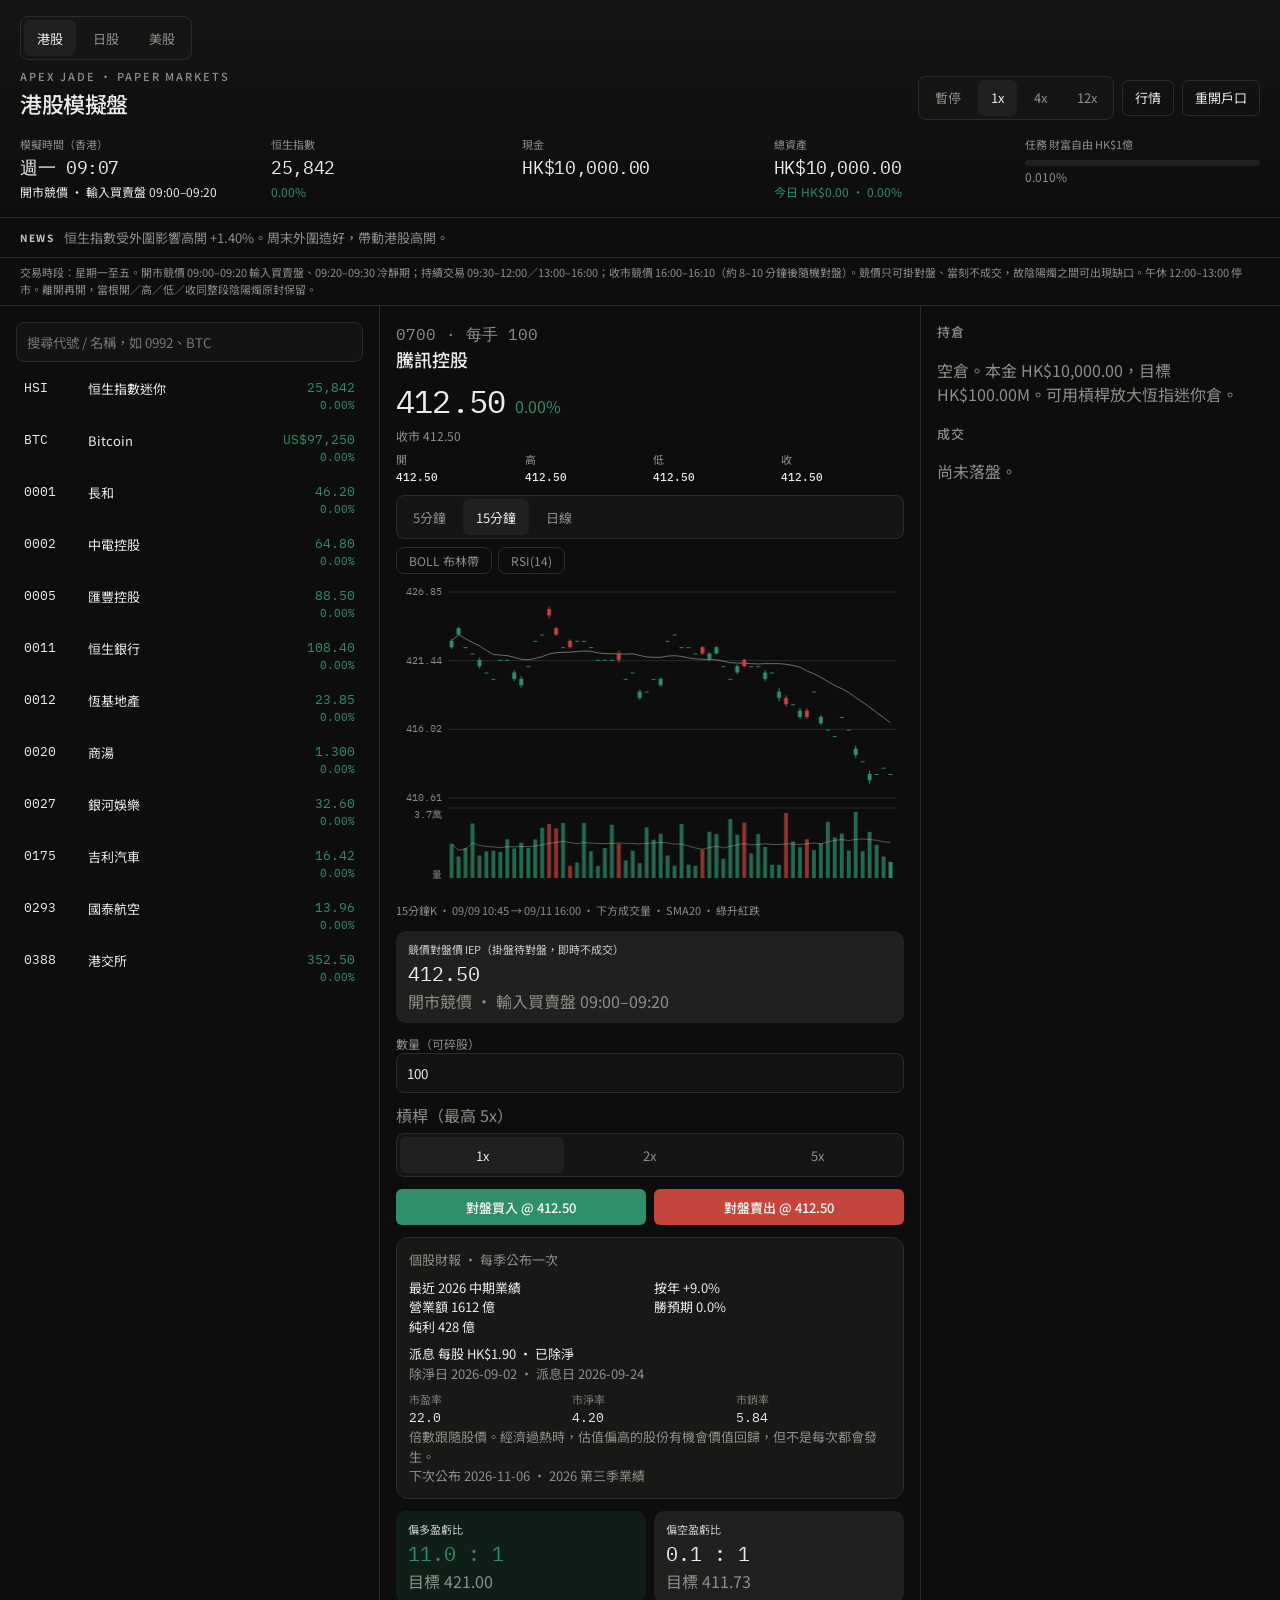
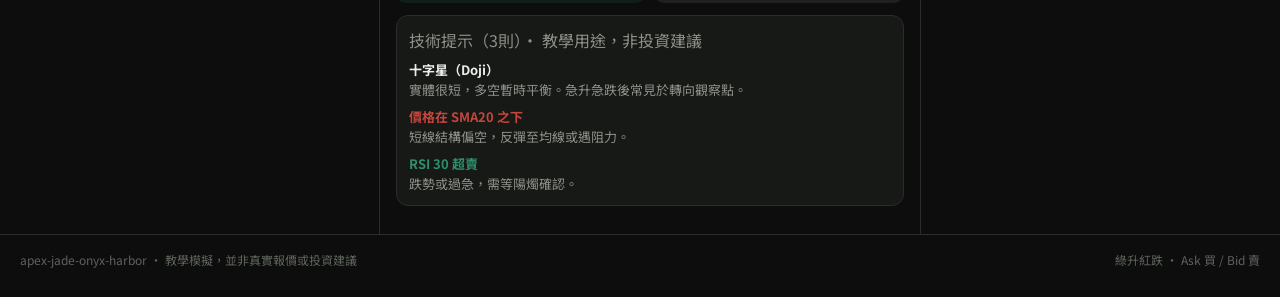
==== apex-jade-onyx-harbor/index.html @ 63c8feb6 "Remove the opening-auction card hand from the paper desk." ====
<!DOCTYPE html>
<html lang="zh-Hant">
<head>
  <meta charset="utf-8" />
  <meta name="viewport" content="width=device-width, initial-scale=1" />
  <title>港股模擬盤 · Apex Jade</title>
  <meta name="description" content="香港股票紙上交易模擬：恒生指數、陰陽燭、買賣差價。本金港幣一萬，挑戰一億財富自由。" />
  <link rel="preconnect" href="https://fonts.googleapis.com" />
  <link rel="stylesheet" href="https://fonts.googleapis.com/css2?family=IBM+Plex+Mono:wght@400;500&family=Noto+Sans+TC:wght@400;500;600&display=swap" />
  <link rel="stylesheet" href="styles.css?v=20261001e" />
</head>
<body>
  <div id="app"></div>
  <script src="app.js?v=20261001e"></script>
</body>
</html>
---- apex-jade-onyx-harbor/styles.css ----
:root {
  --bg: #0c0d0c;
  --fg: #ecece8;
  --muted: #8b9188;
  --subtle: #5e635c;
  --border: #2a2d29;
  --card: #171916;
  --panel: #141614;
  --secondary: #1e211e;
  --input: #121412;
  --up: #2f8f6b;
  --up-soft: #2f8f6b22;
  --down: #c4453c;
  --down-soft: #c4453c22;
  --halt: #c4b5fd;
  --halt-soft: #7c6bb833;
  --primary: #c5cbc4;
  --radius: 12px;
  --font: "Noto Sans TC", ui-sans-serif, system-ui, sans-serif;
  --mono: "IBM Plex Mono", ui-monospace, "SF Mono", Menlo, monospace;
}
* { box-sizing: border-box; }
html, body {
  margin: 0;
  min-height: 100%;
  background: var(--bg);
  color: var(--fg);
  font-family: var(--font);
  line-height: 1.5;
  -webkit-font-smoothing: antialiased;
}
button, input { font-family: inherit; }
button { cursor: pointer; }
button:disabled { cursor: not-allowed; opacity: 0.45; }
.mono { font-family: var(--mono); font-variant-numeric: tabular-nums; }
.up { color: var(--up); }
.down { color: var(--down); }
.halt { color: var(--halt); }
.muted { color: var(--muted); }
.kicker {
  margin: 0;
  font-size: 11px;
  letter-spacing: 0.18em;
  text-transform: uppercase;
  color: var(--muted);
  font-weight: 500;
}
h1 { margin: 2px 0 0; font-size: 22px; font-weight: 500; letter-spacing: -0.02em; }
h2 { margin: 0; font-size: 18px; font-weight: 500; }
h3 { margin: 0 0 10px; font-size: 13px; font-weight: 500; color: var(--muted); letter-spacing: 0.08em; text-transform: uppercase; }
.lede { color: var(--muted); margin: 8px 0 0; font-size: 14px; }
.top {
  padding: 16px 20px 14px;
  border-bottom: 1px solid var(--border);
  background: linear-gradient(180deg, #141614, #0c0d0c);
}
.top-row {
  display: flex;
  flex-wrap: wrap;
  gap: 12px;
  align-items: flex-end;
  justify-content: space-between;
}
.controls { display: flex; flex-wrap: wrap; gap: 8px; align-items: center; }
.stats {
  display: grid;
  grid-template-columns: repeat(2, minmax(0, 1fr));
  gap: 12px 16px;
  margin-top: 16px;
}
@media (min-width: 800px) {
  .stats { grid-template-columns: repeat(5, minmax(0, 1fr)); }
}
.stat label { display: block; font-size: 11px; color: var(--muted); }
.stat .v { font-size: 18px; margin-top: 2px; letter-spacing: -0.02em; }
.stat small { display: block; font-size: 12px; margin-top: 2px; }
.progress {
  height: 6px;
  background: var(--secondary);
  border-radius: 99px;
  margin-top: 8px;
  overflow: hidden;
}
.progress > i {
  display: block;
  height: 100%;
  background: var(--primary);
  border-radius: inherit;
  width: 0;
}
.news {
  display: flex;
  gap: 10px;
  align-items: center;
  padding: 8px 20px;
  border-bottom: 1px solid var(--border);
  font-size: 13px;
  color: var(--muted);
  min-height: 40px;
}
.news b {
  flex: none;
  font-size: 10px;
  letter-spacing: 0.16em;
  color: var(--primary);
}
.desk {
  display: grid;
  gap: 1px;
  background: var(--border);
  min-height: calc(100dvh - 220px);
}
@media (min-width: 1080px) {
  .desk { grid-template-columns: minmax(240px, 0.95fr) minmax(0, 1.35fr) minmax(240px, 0.9fr); }
}
section.col { background: var(--bg); padding: 16px; min-width: 0; }
.list { margin-top: 8px; max-height: min(70vh, 720px); overflow: auto; overscroll-behavior: contain; overflow-anchor: none; }
.row-item {
  width: 100%;
  display: grid;
  grid-template-columns: 56px 1fr auto;
  gap: 8px;
  text-align: left;
  background: transparent;
  border: 0;
  color: inherit;
  padding: 9px 8px;
  border-radius: 8px;
}
.row-item:hover, .row-item.active { background: var(--secondary); }
.row-item .sym { font-size: 13px; }
.row-item .name { font-size: 13px; overflow: hidden; text-overflow: ellipsis; white-space: nowrap; }
.row-item .px { text-align: right; font-size: 13px; }
.search, .qty {
  width: 100%;
  height: 40px;
  border-radius: 8px;
  border: 1px solid var(--border);
  background: var(--input);
  color: var(--fg);
  padding: 0 10px;
  outline: none;
}
.search:focus, .qty:focus { border-color: #4a4f48; }
.bar {
  display: flex;
  gap: 4px;
  border: 1px solid var(--border);
  border-radius: 8px;
  padding: 3px;
  background: var(--panel);
}
.bar button, .ghost, .buy, .sell {
  height: 36px;
  border-radius: 6px;
  border: 1px solid transparent;
  background: transparent;
  color: var(--muted);
  padding: 0 12px;
  font-size: 13px;
}
.bar button.on { background: var(--secondary); color: var(--fg); }
.boards { margin: 0 0 8px; width: fit-content; }
.ghost {
  border: 1px solid var(--border);
  color: var(--fg);
  background: transparent;
}
.ghost:hover { background: var(--secondary); }
.buy { background: var(--up); color: #fff7f6; border: 0; font-weight: 500; }
.sell { background: var(--down); color: #f3fff9; border: 0; font-weight: 500; }
.price-line { display: flex; align-items: baseline; gap: 10px; margin: 4px 0 2px; }
.price-line .last { font-size: 32px; letter-spacing: -0.03em; }
#sel-prev { margin: 0 0 6px; font-size: 12px; }
.ohlc {
  display: grid;
  grid-template-columns: repeat(4, minmax(0, 1fr));
  gap: 6px;
  margin: 0 0 10px;
  font-size: 11px;
  color: var(--muted);
}
.ohlc b { display: block; color: var(--fg); font-weight: 500; margin-top: 1px; }
.bidask { display: grid; grid-template-columns: 1fr 1fr; gap: 8px; margin: 12px 0; }
.bidask:has(.iep) { grid-template-columns: 1fr; }
.iep { border-radius: 10px; padding: 10px 12px; background: var(--secondary); }
.iep .px { font-size: 20px; margin-top: 2px; }
button:disabled { opacity: 0.4; pointer-events: none; }
.bid, .ask { border-radius: 10px; padding: 10px 12px; }
.bid { background: var(--down-soft); color: var(--down); }
.ask { background: var(--up-soft); color: var(--up); }
.bid .px, .ask .px { font-size: 20px; margin-top: 2px; }
.cap { font-size: 11px; opacity: 0.85; }
canvas.kline { width: 100%; height: 312px; display: block; margin: 8px 0; }
.ind { display: flex; gap: 6px; margin-top: 8px; }
.ind button {
  border: 1px solid var(--border);
  background: transparent;
  color: var(--muted);
  border-radius: 8px;
  padding: 4px 12px;
  font-size: 12px;
}
.ind button.on.boll { background: #e6c36a22; color: #e6c36a; border-color: #e6c36a66; }
.ind button.on.rsi { background: #c4b5fd22; color: #c4b5fd; border-color: #c4b5fd66; }
.rr { display: grid; grid-template-columns: 1fr 1fr; gap: 8px; margin: 10px 0 0; }
.rr-cell { border-radius: 10px; padding: 10px 12px; background: var(--secondary); }
.rr-cell .px { font-size: 20px; margin-top: 2px; }
.rr-cell.hot-up { background: var(--up-soft); }
.rr-cell.hot-down { background: var(--down-soft); }
.rr-cell.hot-up .px { color: var(--up); }
.rr-cell.hot-down .px { color: var(--down); }
.hints {
  border: 1px solid var(--border);
  border-radius: var(--radius);
  padding: 12px;
  background: var(--card);
  margin: 12px 0;
  min-height: 148px;
}
.fin {
  border: 1px solid var(--border);
  border-radius: var(--radius);
  padding: 12px;
  background: var(--card);
  margin: 12px 0;
  font-size: 13px;
}
.fin-grid, .ratio { display: grid; gap: 8px; margin-top: 8px; }
.fin-grid { grid-template-columns: 1fr 1fr; }
.ratio { grid-template-columns: repeat(3, minmax(0, 1fr)); }
.ratio .cap { color: var(--muted); font-size: 11px; }
.div-box { margin-top: 8px; font-size: 13px; }
.hints p { margin: 8px 0 0; font-size: 13px; }
.ticket label { display: block; font-size: 12px; color: var(--muted); margin-top: 10px; }
.actions { display: grid; grid-template-columns: 1fr 1fr; gap: 8px; margin-top: 12px; }
.lev { display: flex; gap: 4px; margin-top: 6px; }
.lev button { flex: 1; }
.pos {
  border: 1px solid var(--border);
  border-radius: var(--radius);
  padding: 12px;
  margin-bottom: 8px;
  background: var(--card);
}
.pos .meta { font-size: 12px; color: var(--muted); margin: 4px 0; }
.pos-top { display: flex; justify-content: space-between; align-items: flex-start; gap: 8px; }
.pos-name { background: none; border: 0; color: inherit; text-align: left; padding: 0; font: inherit; }
.pos-name:hover { color: var(--primary); }
.pos-pnl { display: grid; grid-template-columns: 1.2fr 0.8fr 1fr; gap: 8px; margin-top: 8px; }
.pos-pnl .cap { font-size: 11px; color: var(--muted); }
.pos-pnl .px { font-size: 18px; letter-spacing: -0.02em; }
h3 #pos-total-pnl { letter-spacing: 0; text-transform: none; font-size: 14px; margin-left: 8px; }
.fill {
  display: flex;
  justify-content: space-between;
  gap: 8px;
  font-size: 12px;
  color: var(--muted);
  padding: 4px 0;
  border-bottom: 1px solid #1e211e;
}
.modal {
  position: fixed;
  inset: 0;
  background: #0c0d0ccc;
  display: grid;
  place-items: center;
  padding: 16px;
  z-index: 20;
  backdrop-filter: blur(6px);
}
.modal .box {
  max-width: 440px;
  width: 100%;
  background: var(--card);
  border: 1px solid var(--border);
  border-radius: 16px;
  padding: 24px;
}
.modal h2 { font-size: 24px; margin: 6px 0 8px; }
.toast {
  position: fixed;
  left: 50%;
  bottom: 20px;
  transform: translateX(-50%);
  background: var(--card);
  border: 1px solid var(--border);
  border-radius: 999px;
  padding: 10px 16px;
  font-size: 13px;
  z-index: 30;
  box-shadow: 0 12px 40px #0008;
}
footer.site {
  border-top: 1px solid var(--border);
  padding: 16px 20px 28px;
  color: var(--subtle);
  font-size: 12px;
  display: flex;
  flex-wrap: wrap;
  gap: 8px 18px;
  justify-content: space-between;
}
.noscript { padding: 40px 20px; }
@media (prefers-reduced-motion: reduce) {
  *, *::before, *::after { animation: none !important; transition: none !important; }
}

.news.surge { background: var(--up-soft); color: var(--up); border-bottom-color: #2f8f6b55; }
.news.crash { background: var(--down-soft); color: var(--down); border-bottom-color: #c4453c55; }
.news.halt { background: var(--halt-soft); color: var(--halt); border-bottom-color: #c4b5fd66; }
.news.surge b, .news.crash b, .news.halt b { color: inherit; }
.rule { margin: 0; padding: 6px 20px 8px; font-size: 11px; color: var(--muted); border-bottom: 1px solid var(--border); }
.row-item.gap-up { background: var(--up-soft); }
.row-item.gap-down { background: var(--down-soft); }
.row-item.halted { background: var(--halt-soft); }
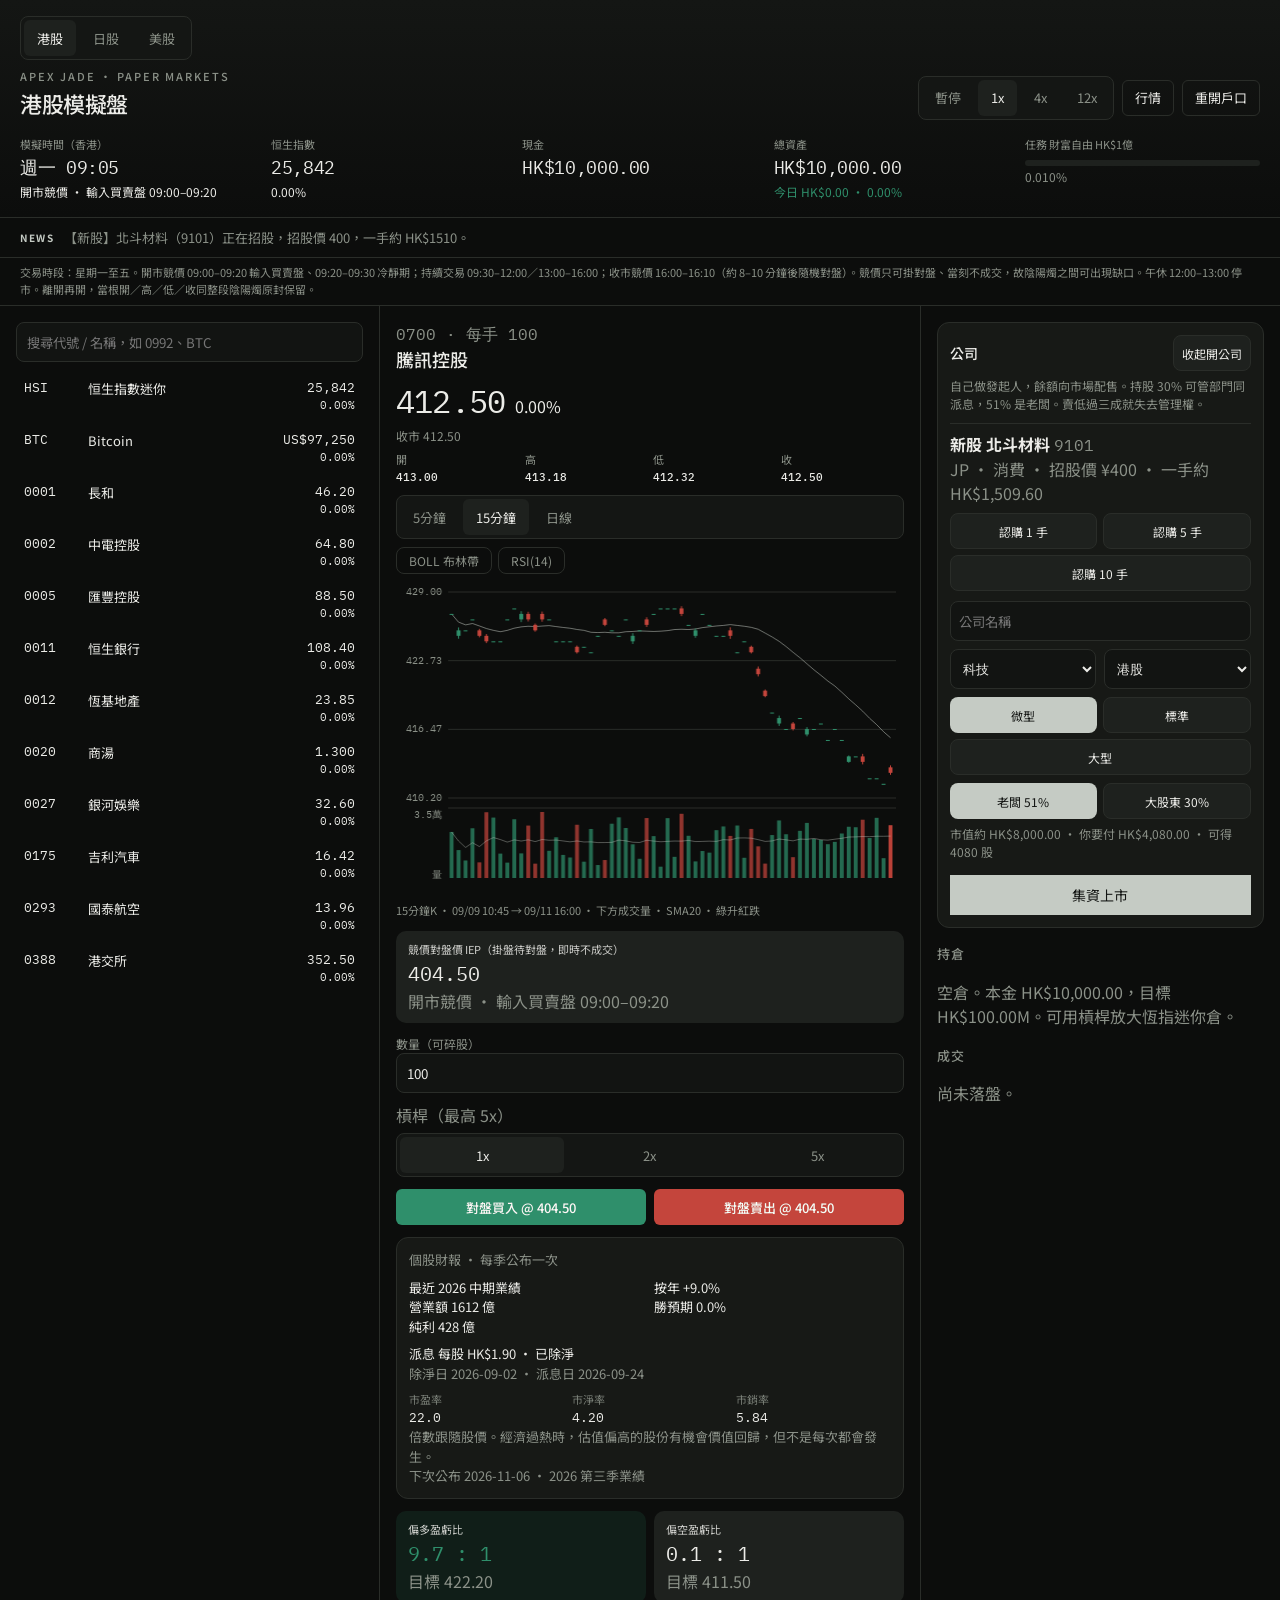
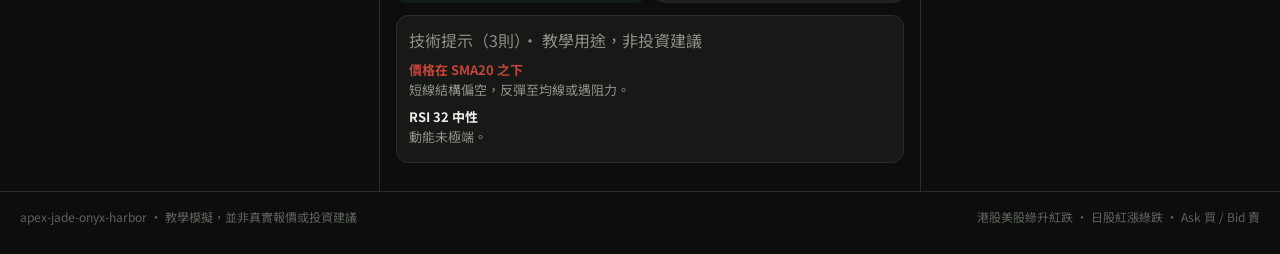
==== commit b3c85f59: "Publish company listings, department control, and Japan red-up quotes." ====
--- a/apex-jade-onyx-harbor/index.html
+++ b/apex-jade-onyx-harbor/index.html
@@ -7,10 +7,10 @@
   <meta name="description" content="香港股票紙上交易模擬：恒生指數、陰陽燭、買賣差價。本金港幣一萬，挑戰一億財富自由。" />
   <link rel="preconnect" href="https://fonts.googleapis.com" />
   <link rel="stylesheet" href="https://fonts.googleapis.com/css2?family=IBM+Plex+Mono:wght@400;500&family=Noto+Sans+TC:wght@400;500;600&display=swap" />
-  <link rel="stylesheet" href="styles.css?v=20261001e" />
+  <link rel="stylesheet" href="styles.css?v=20261016a" />
 </head>
 <body>
   <div id="app"></div>
-  <script src="app.js?v=20261001e"></script>
+  <script src="app.js?v=20261016a"></script>
 </body>
 </html>
--- a/apex-jade-onyx-harbor/styles.css
+++ b/apex-jade-onyx-harbor/styles.css
@@ -315,3 +315,17 @@
 .row-item.gap-up { background: var(--up-soft); }
 .row-item.gap-down { background: var(--down-soft); }
 .row-item.halted { background: var(--halt-soft); }
+.co { border: 1px solid var(--border); background: var(--card); border-radius: 12px; padding: 12px; margin-bottom: 16px; }
+.co h3 { margin: 0; color: var(--fg); letter-spacing: 0; text-transform: none; font-size: 14px; }
+.co-h { display: flex; justify-content: space-between; align-items: center; gap: 8px; }
+.co-h button, .co .acts button, .co-list button { background: var(--secondary); color: var(--fg); border: 1px solid var(--border); border-radius: 8px; min-height: 36px; padding: 0 8px; font-size: 12px; }
+.co .acts { display: flex; flex-wrap: wrap; gap: 6px; margin-top: 8px; }
+.co .acts button { flex: 1 1 46%; }
+.co .acts button.on, .co .go { background: var(--primary); color: #121412; border-color: transparent; }
+.co .go { width: 100%; margin-top: 8px; min-height: 40px; font-size: 14px; }
+.co input, .co select { width: 100%; background: var(--input); color: var(--fg); border: 1px solid var(--border); border-radius: 8px; height: 40px; padding: 0 8px; }
+.co .row2 { display: grid; grid-template-columns: 1fr 1fr; gap: 8px; margin-top: 8px; }
+.co .form, .co .ipo, .co .mgr, .co-list { margin-top: 10px; }
+.co .ipo, .co .mgr { border-top: 1px solid var(--border); padding-top: 8px; }
+.co-list { display: flex; flex-direction: column; gap: 4px; align-items: flex-start; }
+.co p { margin: 6px 0; font-size: 12px; }
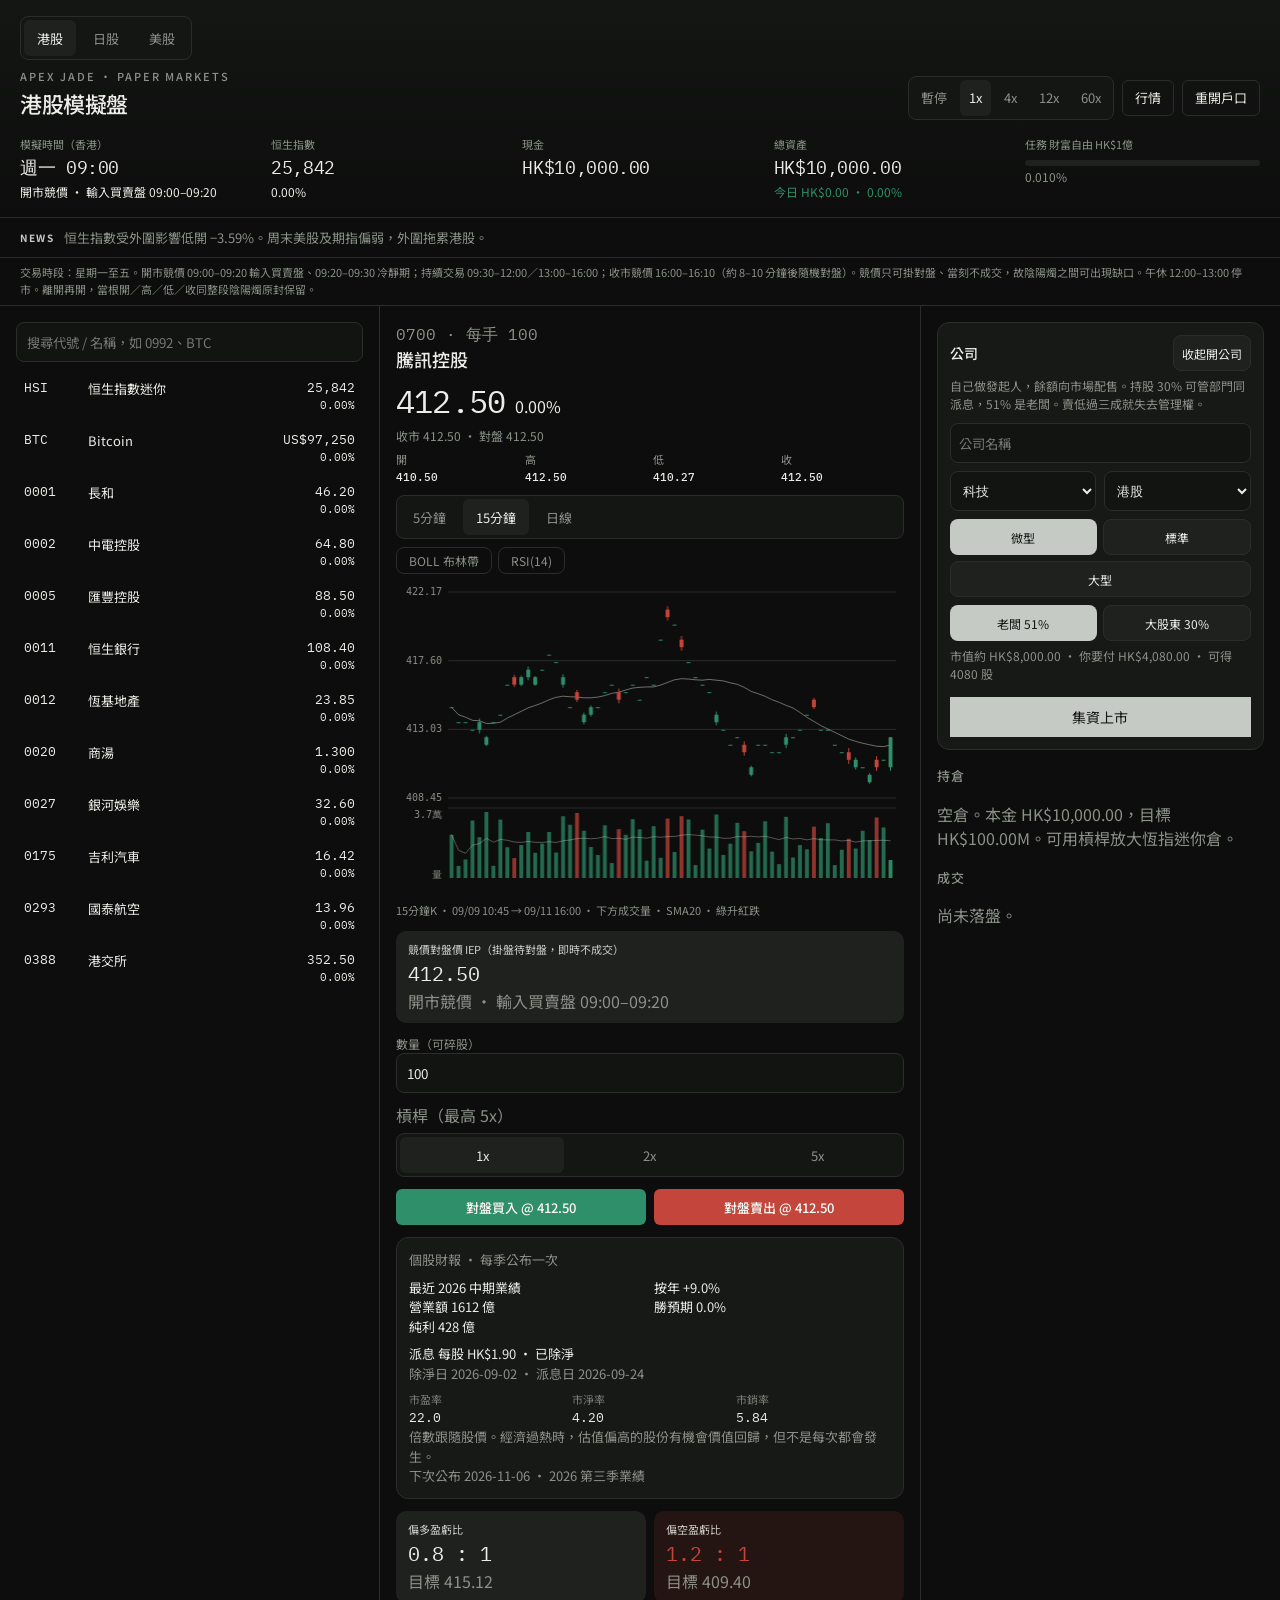
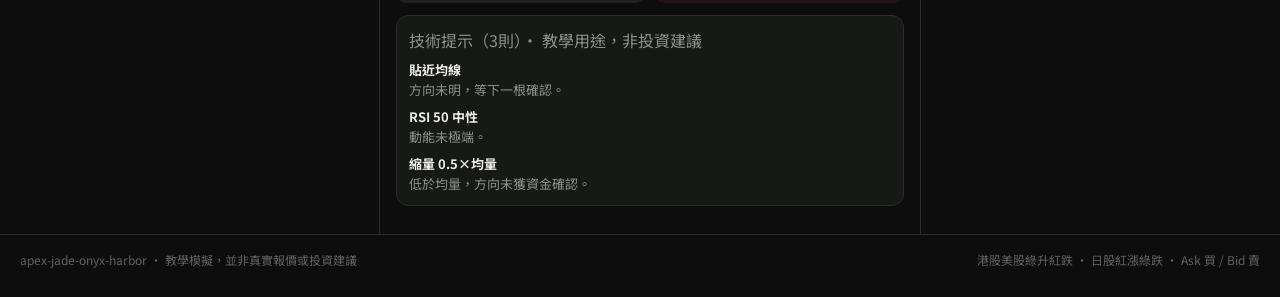
==== commit 051f0198: "Vary new-listing volume and add a 60x clock." ====
--- a/apex-jade-onyx-harbor/index.html
+++ b/apex-jade-onyx-harbor/index.html
@@ -7,10 +7,10 @@
   <meta name="description" content="香港股票紙上交易模擬：恒生指數、陰陽燭、買賣差價。本金港幣一萬，挑戰一億財富自由。" />
   <link rel="preconnect" href="https://fonts.googleapis.com" />
   <link rel="stylesheet" href="https://fonts.googleapis.com/css2?family=IBM+Plex+Mono:wght@400;500&family=Noto+Sans+TC:wght@400;500;600&display=swap" />
-  <link rel="stylesheet" href="styles.css?v=20261016a" />
+  <link rel="stylesheet" href="styles.css?v=20261016c" />
 </head>
 <body>
   <div id="app"></div>
-  <script src="app.js?v=20261016a"></script>
+  <script src="app.js?v=20261016c"></script>
 </body>
 </html>
--- a/apex-jade-onyx-harbor/styles.css
+++ b/apex-jade-onyx-harbor/styles.css
@@ -160,6 +160,7 @@
   font-size: 13px;
 }
 .bar button.on { background: var(--secondary); color: var(--fg); }
+.bar.speeds button { padding: 0 8px; }
 .boards { margin: 0 0 8px; width: fit-content; }
 .ghost {
   border: 1px solid var(--border);
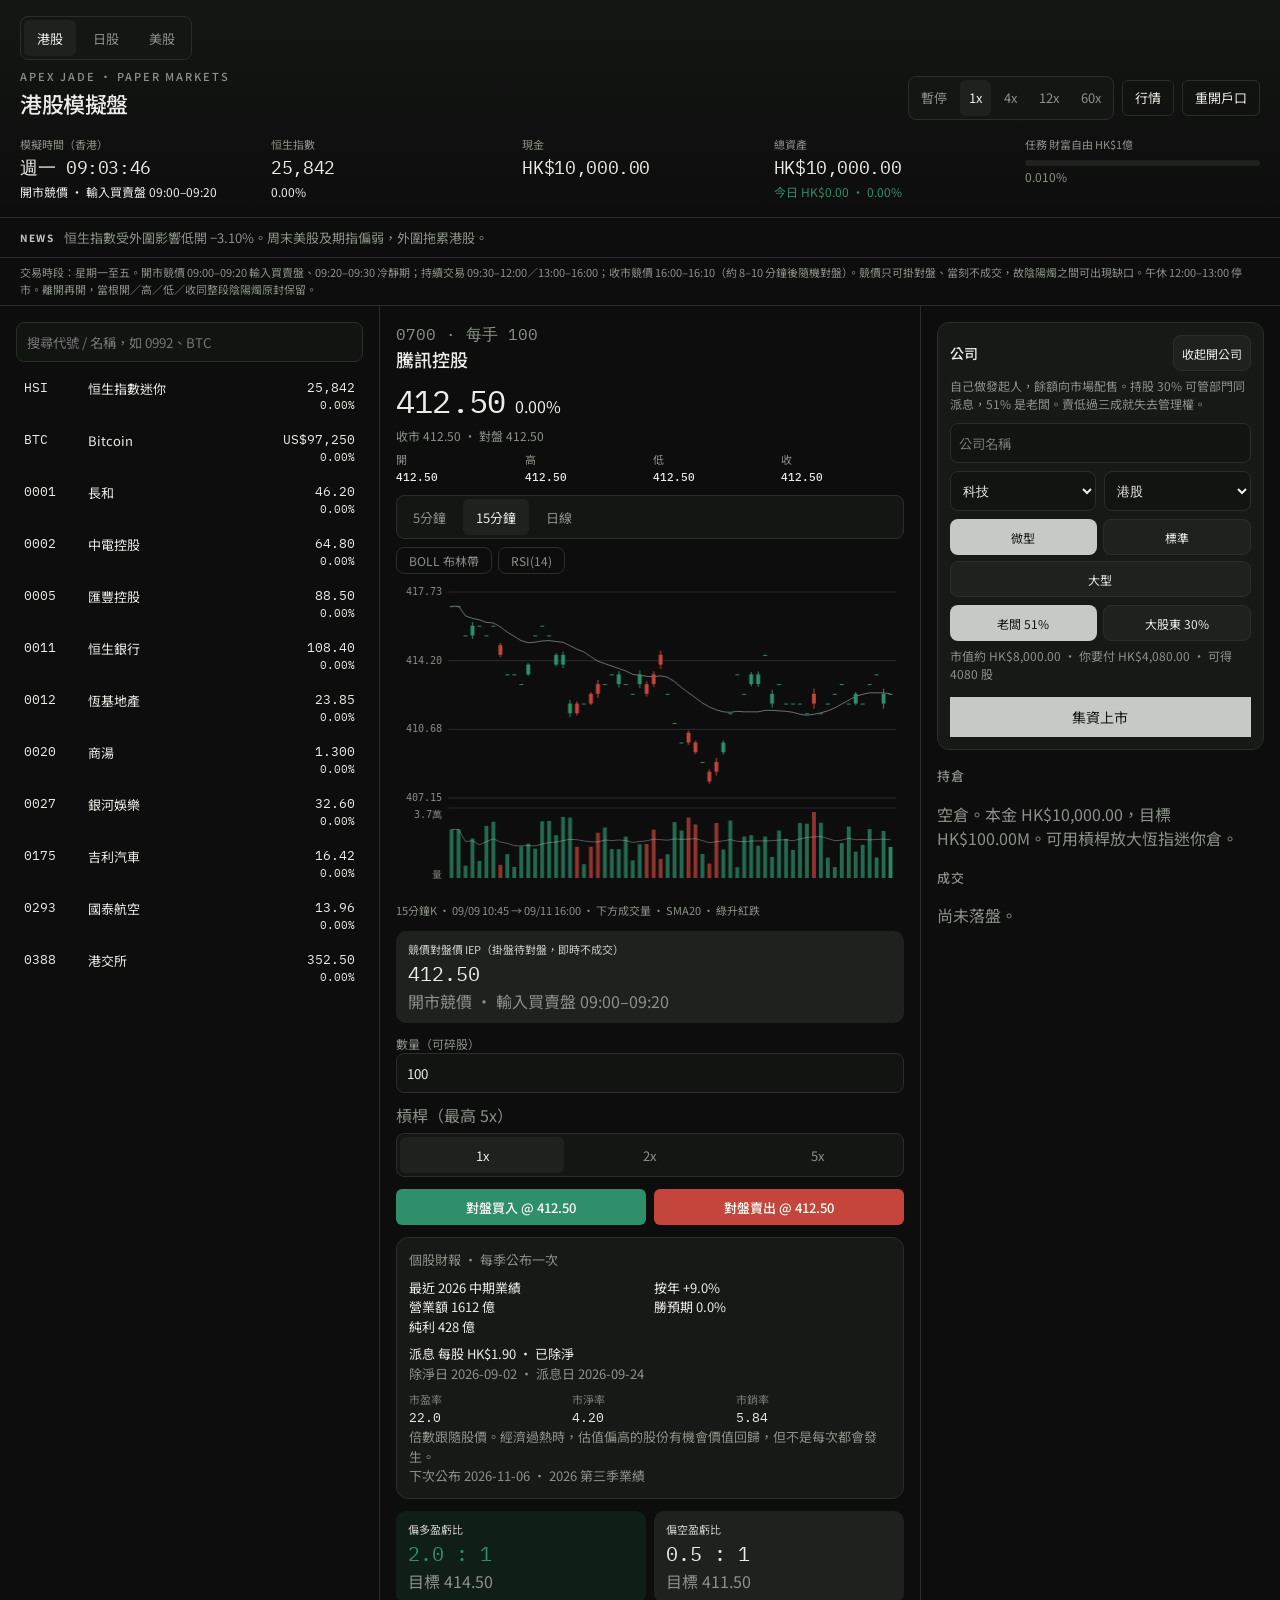
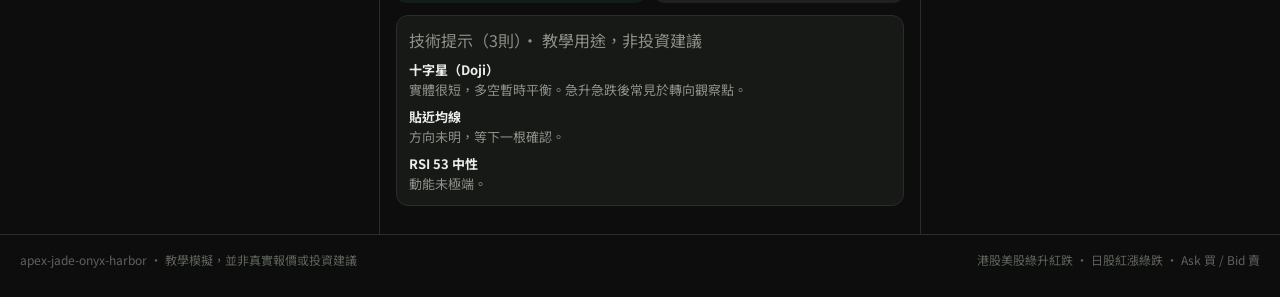
==== commit 5c4b2830: "Skip weekend days and keep the sim clock ticking." ====
--- a/apex-jade-onyx-harbor/index.html
+++ b/apex-jade-onyx-harbor/index.html
@@ -7,10 +7,10 @@
   <meta name="description" content="香港股票紙上交易模擬：恒生指數、陰陽燭、買賣差價。本金港幣一萬，挑戰一億財富自由。" />
   <link rel="preconnect" href="https://fonts.googleapis.com" />
   <link rel="stylesheet" href="https://fonts.googleapis.com/css2?family=IBM+Plex+Mono:wght@400;500&family=Noto+Sans+TC:wght@400;500;600&display=swap" />
-  <link rel="stylesheet" href="styles.css?v=20261016c" />
+  <link rel="stylesheet" href="styles.css?v=20261016d" />
 </head>
 <body>
   <div id="app"></div>
-  <script src="app.js?v=20261016c"></script>
+  <script src="app.js?v=20261016d"></script>
 </body>
 </html>
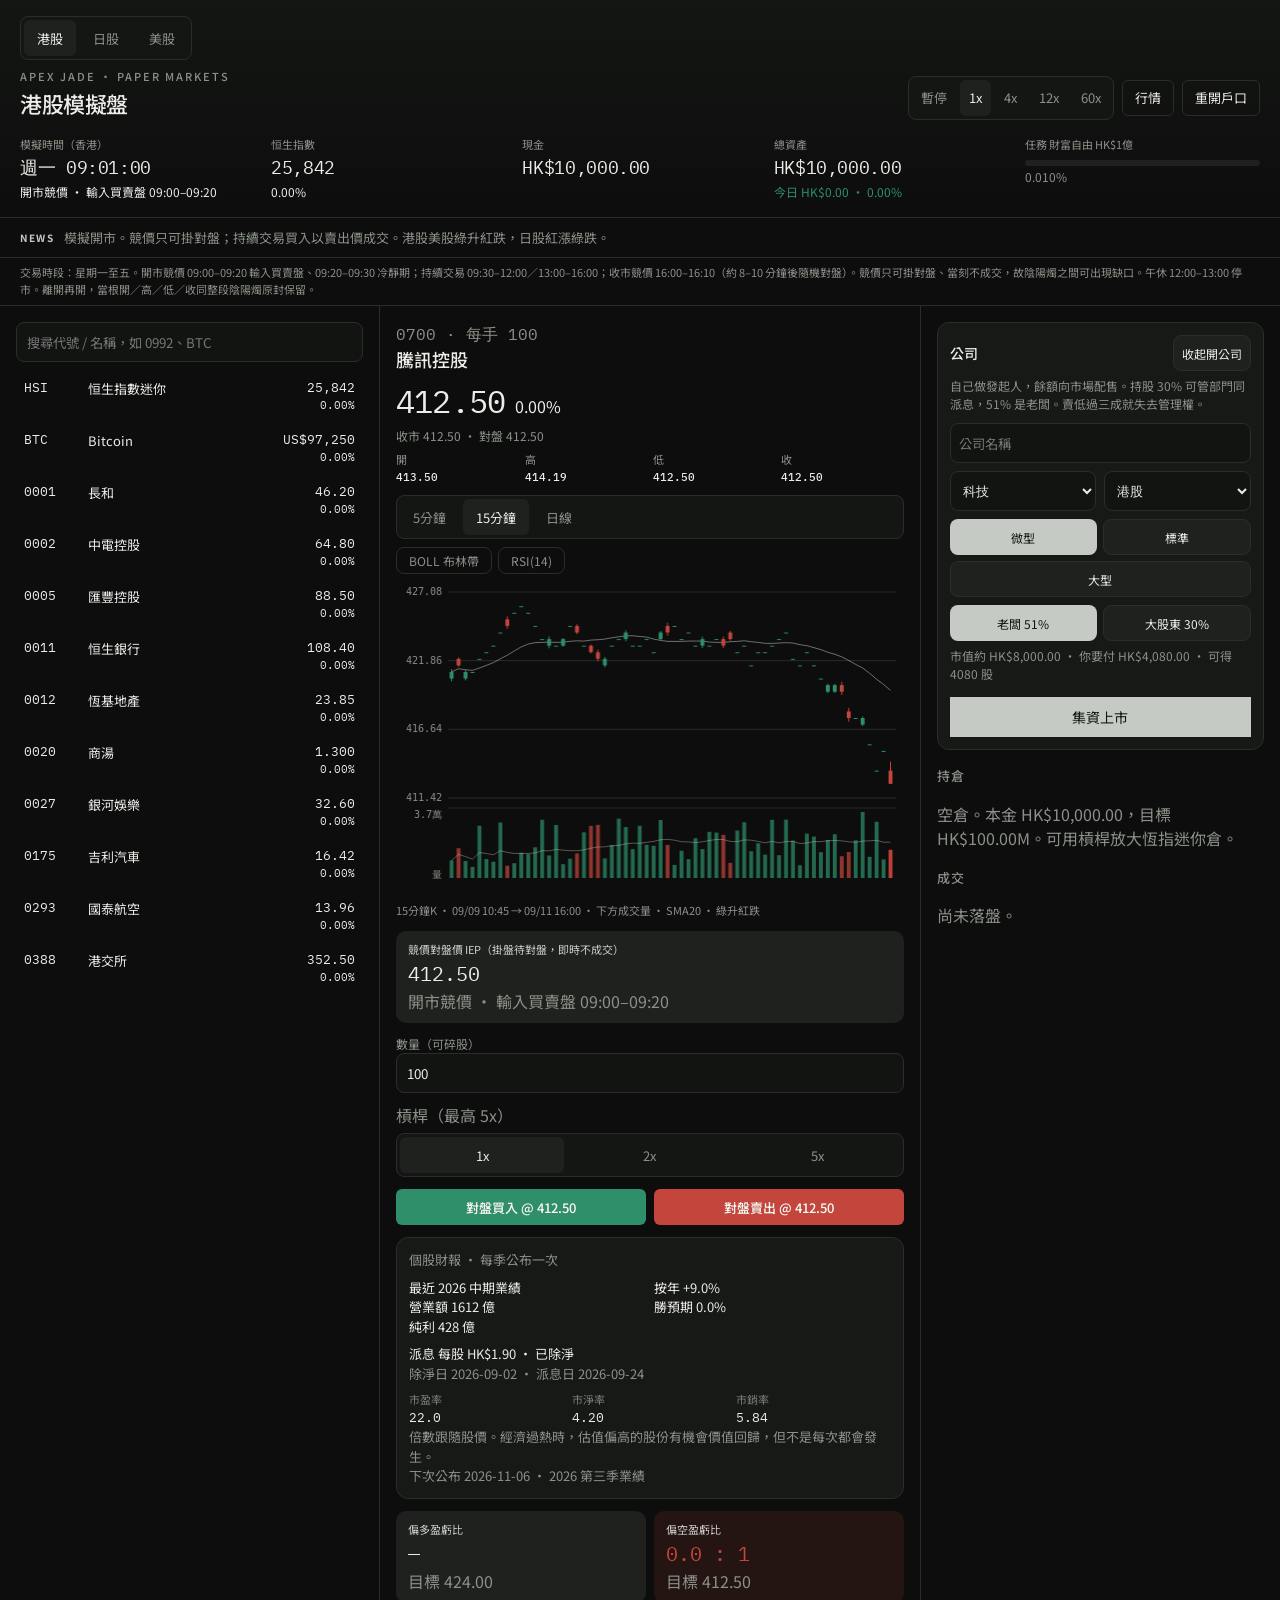
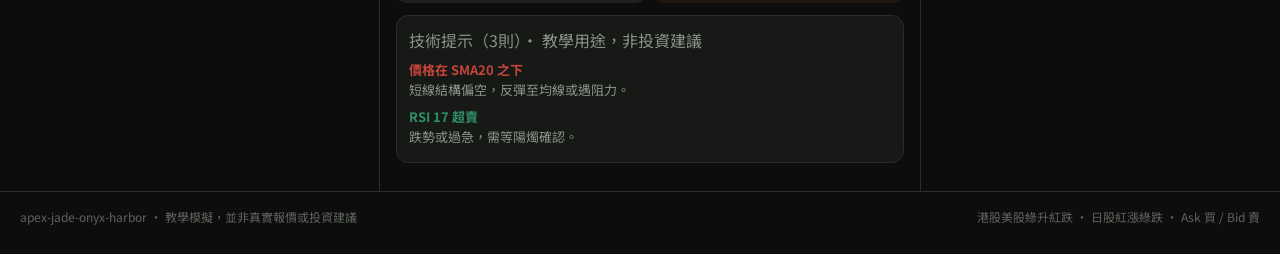
==== commit f2596791: "Advance the sim clock in 60fps slices." ====
--- a/apex-jade-onyx-harbor/index.html
+++ b/apex-jade-onyx-harbor/index.html
@@ -7,10 +7,10 @@
   <meta name="description" content="香港股票紙上交易模擬：恒生指數、陰陽燭、買賣差價。本金港幣一萬，挑戰一億財富自由。" />
   <link rel="preconnect" href="https://fonts.googleapis.com" />
   <link rel="stylesheet" href="https://fonts.googleapis.com/css2?family=IBM+Plex+Mono:wght@400;500&family=Noto+Sans+TC:wght@400;500;600&display=swap" />
-  <link rel="stylesheet" href="styles.css?v=20261016d" />
+  <link rel="stylesheet" href="styles.css?v=20261016e" />
 </head>
 <body>
   <div id="app"></div>
-  <script src="app.js?v=20261016d"></script>
+  <script src="app.js?v=20261016e"></script>
 </body>
 </html>
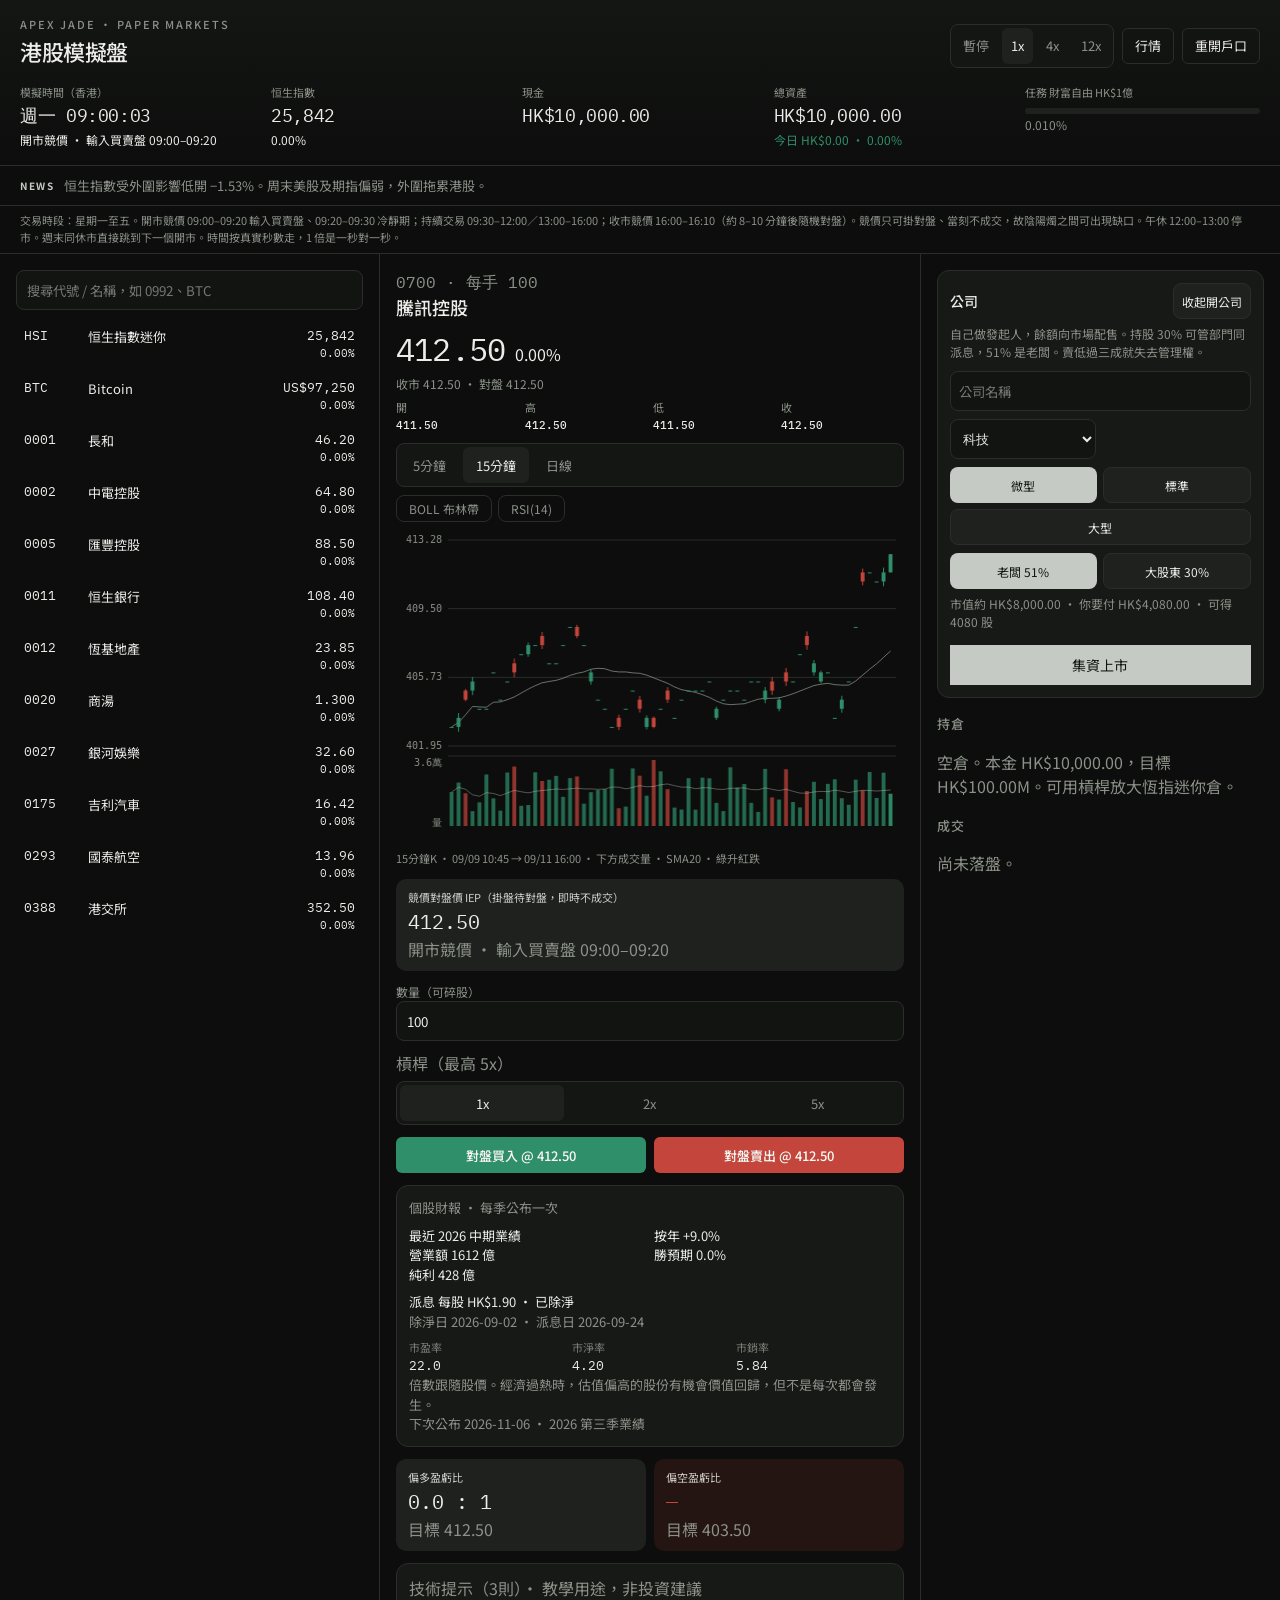
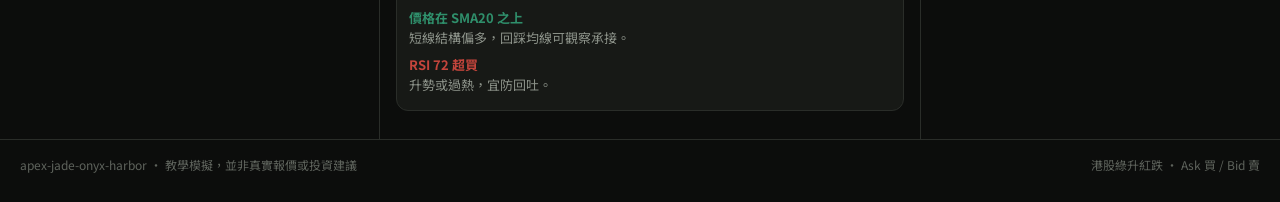
==== commit 93f2f7e9: "Drop US and Japan boards and the 60x speed." ====
--- a/apex-jade-onyx-harbor/index.html
+++ b/apex-jade-onyx-harbor/index.html
@@ -7,10 +7,10 @@
   <meta name="description" content="香港股票紙上交易模擬：恒生指數、陰陽燭、買賣差價。本金港幣一萬，挑戰一億財富自由。" />
   <link rel="preconnect" href="https://fonts.googleapis.com" />
   <link rel="stylesheet" href="https://fonts.googleapis.com/css2?family=IBM+Plex+Mono:wght@400;500&family=Noto+Sans+TC:wght@400;500;600&display=swap" />
-  <link rel="stylesheet" href="styles.css?v=20261016e" />
+  <link rel="stylesheet" href="styles.css?v=20261017a" />
 </head>
 <body>
   <div id="app"></div>
-  <script src="app.js?v=20261016e"></script>
+  <script src="app.js?v=20261017a"></script>
 </body>
 </html>
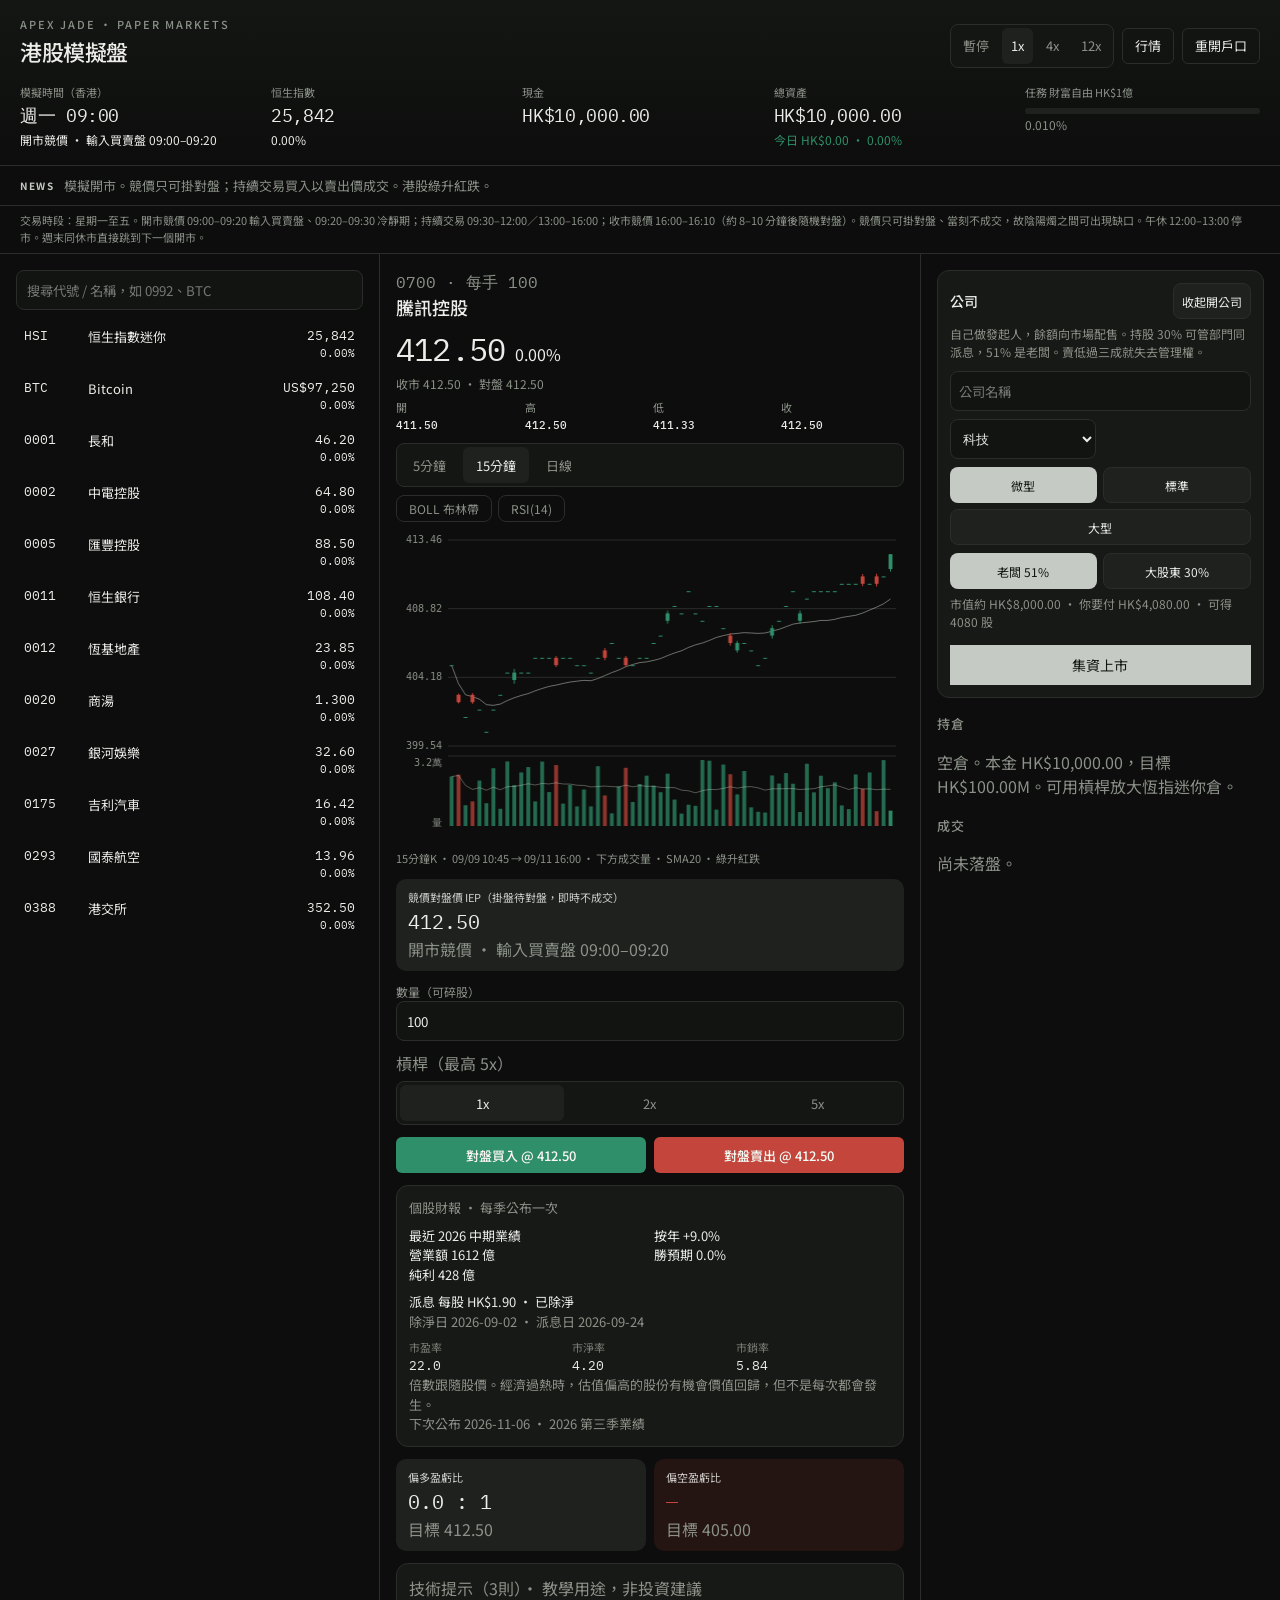
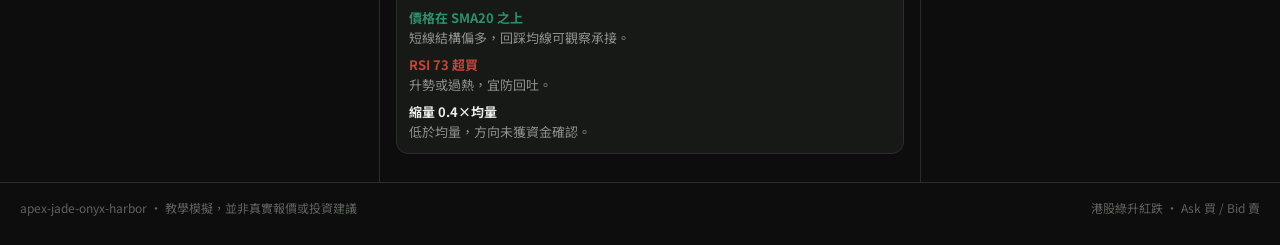
==== commit af65d6cd: "Restore the original minute clock." ====
--- a/apex-jade-onyx-harbor/index.html
+++ b/apex-jade-onyx-harbor/index.html
@@ -7,10 +7,10 @@
   <meta name="description" content="香港股票紙上交易模擬：恒生指數、陰陽燭、買賣差價。本金港幣一萬，挑戰一億財富自由。" />
   <link rel="preconnect" href="https://fonts.googleapis.com" />
   <link rel="stylesheet" href="https://fonts.googleapis.com/css2?family=IBM+Plex+Mono:wght@400;500&family=Noto+Sans+TC:wght@400;500;600&display=swap" />
-  <link rel="stylesheet" href="styles.css?v=20261017a" />
+  <link rel="stylesheet" href="styles.css?v=20261017b" />
 </head>
 <body>
   <div id="app"></div>
-  <script src="app.js?v=20261017a"></script>
+  <script src="app.js?v=20261017b"></script>
 </body>
 </html>
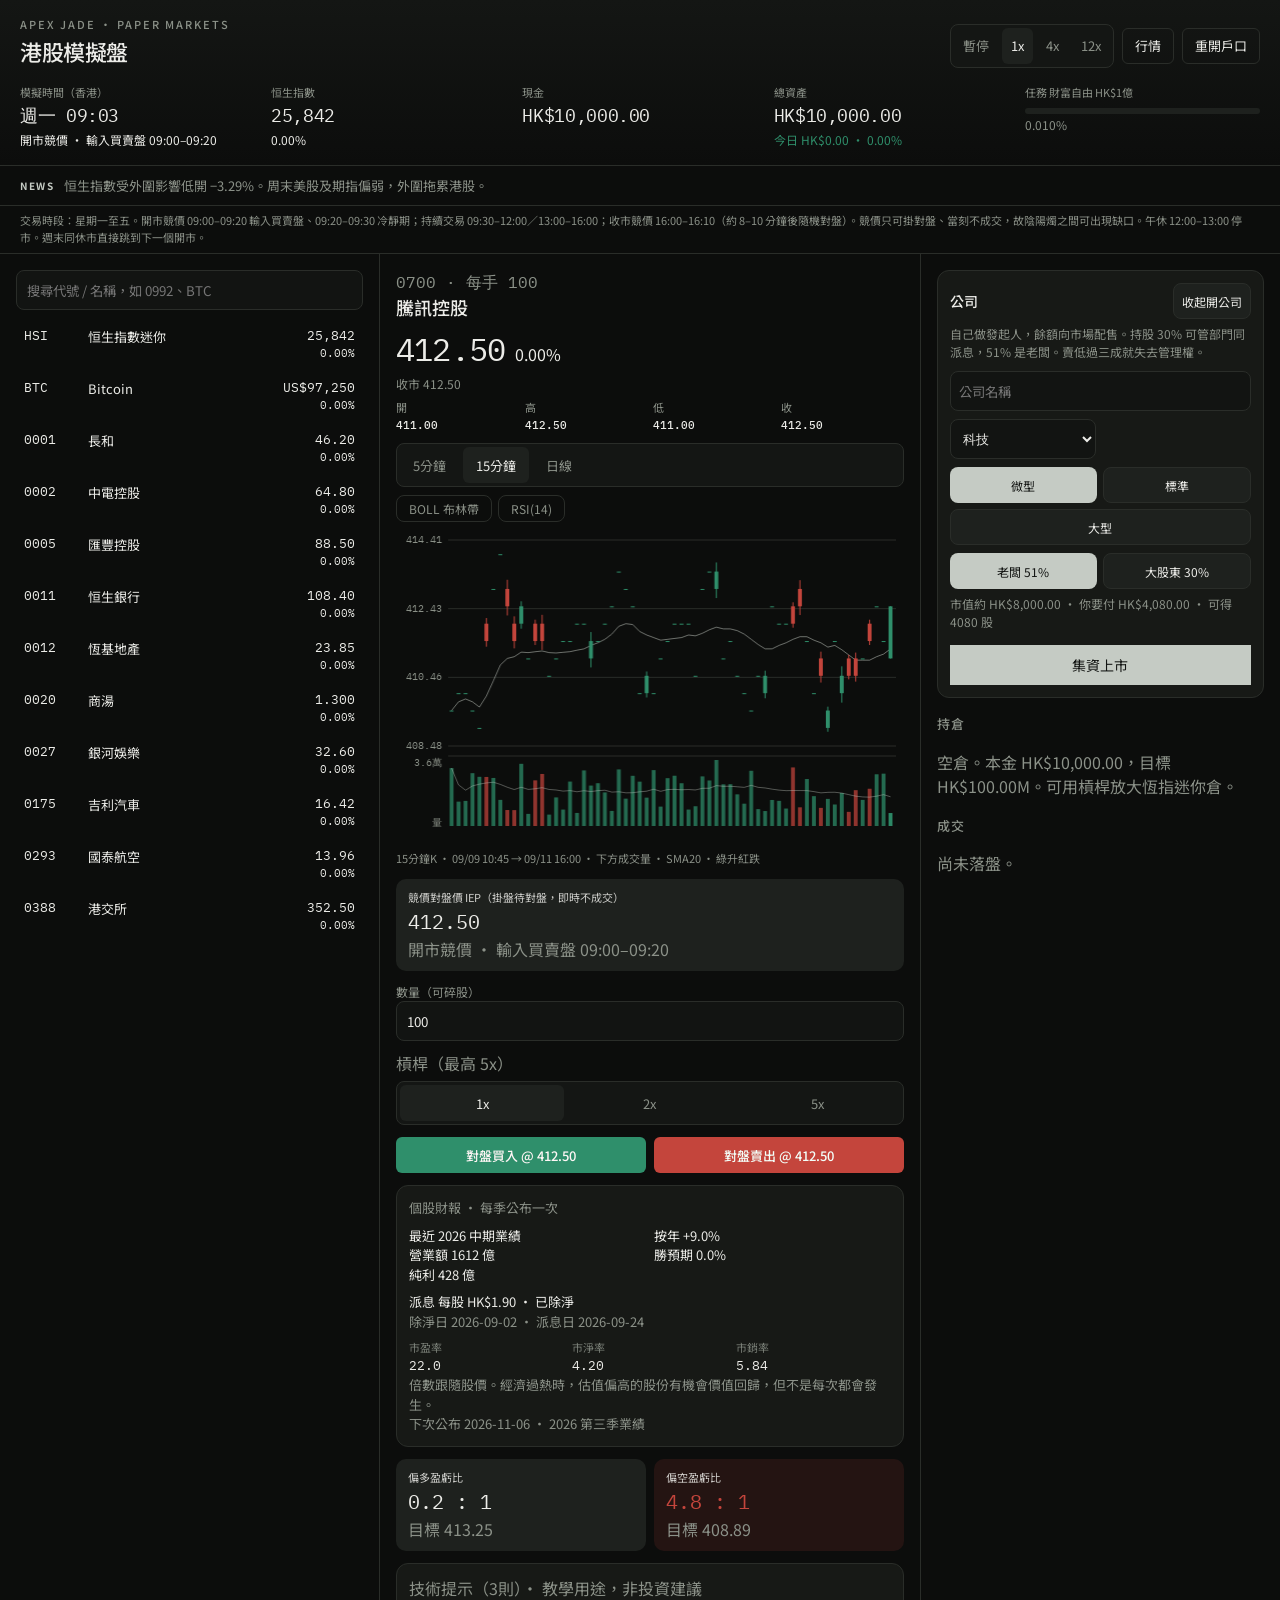
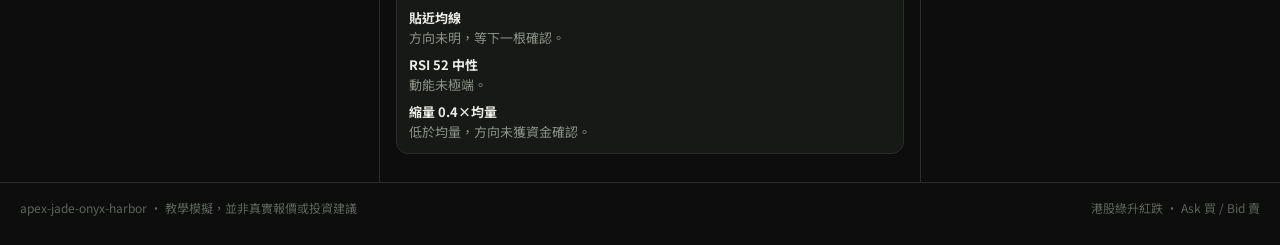
==== commit 16373330: "Make the public desk clock match the preview." ====
--- a/apex-jade-onyx-harbor/index.html
+++ b/apex-jade-onyx-harbor/index.html
@@ -7,10 +7,10 @@
   <meta name="description" content="香港股票紙上交易模擬：恒生指數、陰陽燭、買賣差價。本金港幣一萬，挑戰一億財富自由。" />
   <link rel="preconnect" href="https://fonts.googleapis.com" />
   <link rel="stylesheet" href="https://fonts.googleapis.com/css2?family=IBM+Plex+Mono:wght@400;500&family=Noto+Sans+TC:wght@400;500;600&display=swap" />
-  <link rel="stylesheet" href="styles.css?v=20261017b" />
+  <link rel="stylesheet" href="styles.css?v=20261017c" />
 </head>
 <body>
   <div id="app"></div>
-  <script src="app.js?v=20261017b"></script>
+  <script src="app.js?v=20261017c"></script>
 </body>
 </html>
